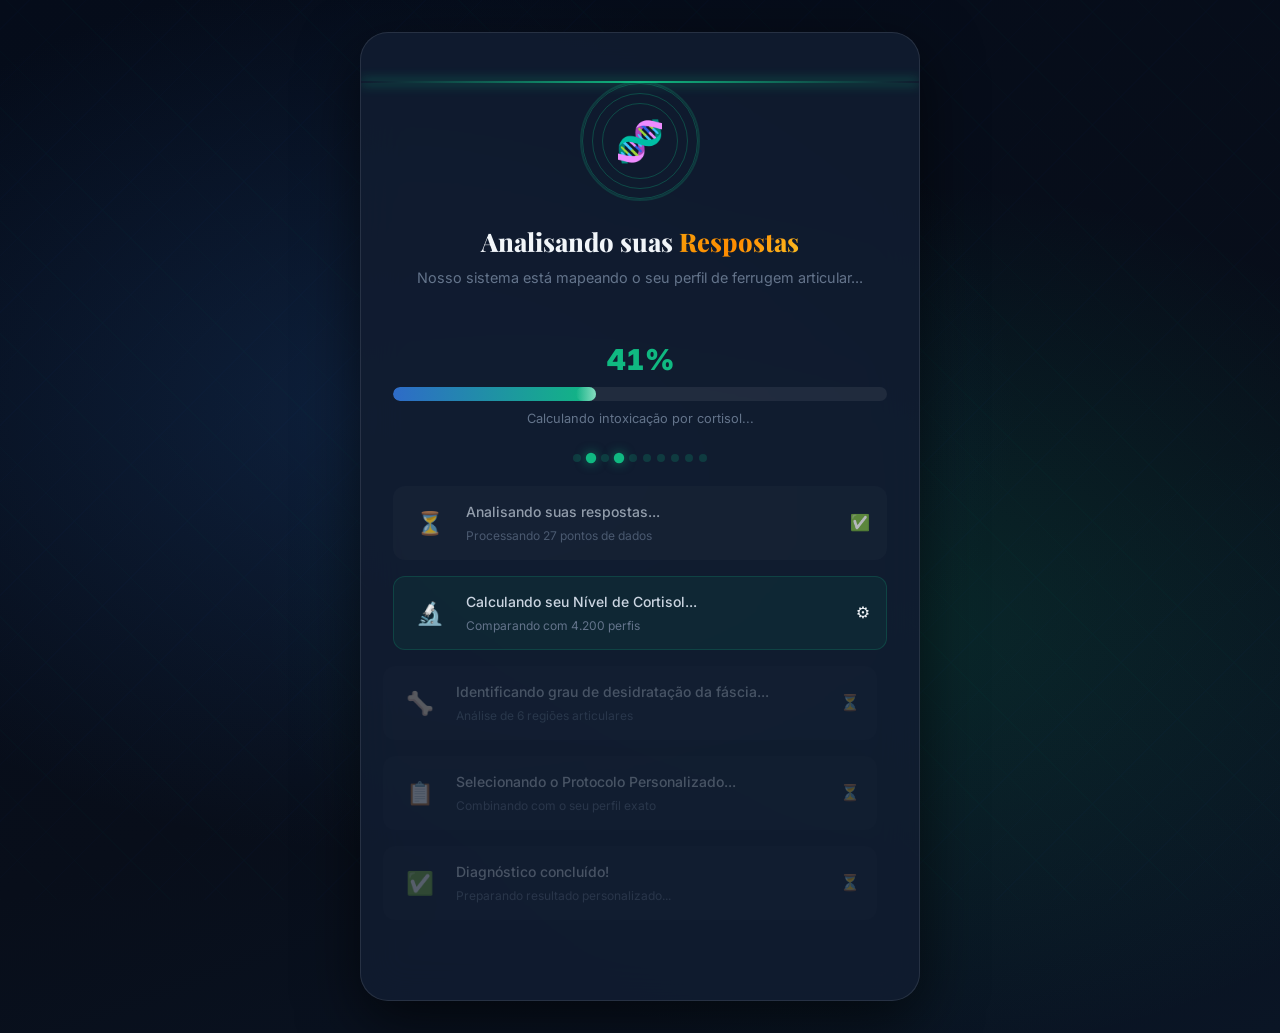
==== loading.html @ 5f0b8bc0 "feat: implement landing page and quiz flow for joint health diagnostic tool" ====
<!DOCTYPE html>
<html lang="pt-BR">
<head>
  <meta charset="UTF-8">
  <meta name="viewport" content="width=device-width, initial-scale=1.0, viewport-fit=cover">
  <title>Analisando seu Diagnóstico — Protocolo Movimento da Esponja</title>
  <link rel="stylesheet" href="css/base.css">
  <link rel="stylesheet" href="css/animations.css">
  <style>
    body {
      min-height: 100dvh;
      display: flex;
      flex-direction: column;
      align-items: center;
      justify-content: center;
      background:
        radial-gradient(ellipse at 30% 40%, rgba(30,77,140,0.3) 0%, transparent 50%),
        radial-gradient(ellipse at 70% 60%, rgba(16,185,129,0.15) 0%, transparent 50%),
        linear-gradient(160deg, #050c1a 0%, #080e1a 60%, #0a1525 100%);
      padding: var(--space-xl) var(--space-md);
      position: relative;
      overflow: hidden;
    }

    /* DNA Helix SVG bg */
    .bg-deco {
      position: fixed;
      inset: 0;
      pointer-events: none;
      opacity: 0.04;
      background-image:
        repeating-linear-gradient(45deg, rgba(16,185,129,0.6) 0px, rgba(16,185,129,0.6) 1px, transparent 1px, transparent 40px),
        repeating-linear-gradient(-45deg, rgba(46,107,200,0.6) 0px, rgba(46,107,200,0.6) 1px, transparent 1px, transparent 40px);
    }

    .loading-card {
      width: 100%;
      max-width: 560px;
      background: rgba(17,28,48,0.9);
      border: 1px solid rgba(255,255,255,0.1);
      border-radius: var(--radius-xl);
      padding: var(--space-2xl) var(--space-xl);
      text-align: center;
      box-shadow: 0 20px 60px rgba(0,0,0,0.6);
      backdrop-filter: blur(20px);
      position: relative;
      overflow: hidden;
    }

    .loading-card .scanner-line { position: absolute; left: 0; right: 0; }

    .dna-spinner {
      width: 80px;
      height: 80px;
      margin: 0 auto var(--space-xl);
      position: relative;
    }
    .dna-spinner svg {
      animation: spin 2s linear infinite;
      filter: drop-shadow(0 0 12px rgba(16,185,129,0.6));
    }

    .loading-title {
      font-family: var(--font-display);
      font-size: 1.6rem;
      font-weight: 800;
      margin-bottom: 0.5rem;
      line-height: 1.3;
    }
    .loading-subtitle {
      color: var(--text-muted);
      font-size: 0.9rem;
      margin-bottom: var(--space-2xl);
    }

    .loading-steps {
      display: flex;
      flex-direction: column;
      gap: var(--space-md);
      margin-bottom: var(--space-xl);
      text-align: left;
    }

    .loading-step {
      display: flex;
      align-items: center;
      gap: var(--space-md);
      padding: 0.875rem var(--space-md);
      border-radius: var(--radius-md);
      background: rgba(255,255,255,0.03);
      border: 1px solid transparent;
      transition: all 0.5s var(--ease-smooth);
      opacity: 0.3;
      transform: translateX(-10px);
    }
    .loading-step.active {
      opacity: 1;
      transform: translateX(0);
      background: rgba(16,185,129,0.07);
      border-color: rgba(16,185,129,0.2);
    }
    .loading-step.done {
      opacity: 0.7;
      transform: translateX(0);
    }

    .step-icon {
      font-size: 1.4rem;
      width: 40px;
      text-align: center;
      flex-shrink: 0;
    }
    .step-content { flex: 1; }
    .step-label {
      font-size: 0.875rem;
      font-weight: 500;
      color: var(--text-secondary);
    }
    .step-sublabel {
      font-size: 0.75rem;
      color: var(--text-muted);
      margin-top: 0.15rem;
    }
    .step-status {
      font-size: 1rem;
      flex-shrink: 0;
      transition: all 0.3s;
    }
    .loading-step.active .step-status { animation: spin 1s linear infinite; }
    .loading-step.done .step-status { animation: none; }

    /* Main progress */
    .main-progress-wrap {
      margin-bottom: var(--space-md);
    }
    .main-progress-labels {
      display: flex;
      justify-content: space-between;
      font-size: 0.78rem;
      color: var(--text-muted);
      margin-bottom: 0.5rem;
    }
    .pct-text {
      font-size: 1.8rem;
      font-weight: 900;
      color: var(--color-green);
      margin-bottom: 0.25rem;
      font-variant-numeric: tabular-nums;
    }
    .progress-status-text {
      font-size: 0.8rem;
      color: var(--text-muted);
      min-height: 1.2em;
    }

    /* Data visualization dots */
    .data-dots {
      display: flex;
      justify-content: center;
      gap: 6px;
      margin: var(--space-lg) 0;
    }
    .data-dot {
      width: 8px;
      height: 8px;
      border-radius: 50%;
      background: var(--color-green);
      opacity: 0.2;
      transition: opacity 0.3s, transform 0.3s;
    }
    .data-dot.lit {
      opacity: 1;
      transform: scale(1.3);
      box-shadow: 0 0 8px rgba(16,185,129,0.6);
    }

    /* Brain scan visual */
    .scan-visual {
      width: 120px;
      height: 120px;
      margin: 0 auto var(--space-lg);
      position: relative;
      border-radius: 50%;
      border: 2px solid rgba(16,185,129,0.2);
      display: flex;
      align-items: center;
      justify-content: center;
    }
    .scan-ring {
      position: absolute;
      border-radius: 50%;
      border: 1.5px solid rgba(16,185,129,0.3);
      animation: pulse-ring 2s ease-out infinite;
    }
    .scan-ring:nth-child(1) { inset: 0; animation-delay: 0s; }
    .scan-ring:nth-child(2) { inset: 10px; animation-delay: 0.4s; }
    .scan-ring:nth-child(3) { inset: 20px; animation-delay: 0.8s; }
    .scan-inner {
      font-size: 2.5rem;
      animation: heartbeat 2s ease-in-out infinite;
      position: relative;
      z-index: 1;
    }
  </style>
</head>
<body>
<div class="bg-deco"></div>

<div class="loading-card">
  <!-- Scanner line -->
  <div class="scanner-line" id="scanner"></div>

  <!-- Brain/DNA visual -->
  <div class="scan-visual">
    <div class="scan-ring"></div>
    <div class="scan-ring"></div>
    <div class="scan-ring"></div>
    <div class="scan-inner">🧬</div>
  </div>

  <h1 class="loading-title">
    Analisando suas <span class="gradient-text">Respostas</span>
  </h1>
  <p class="loading-subtitle">
    Nosso sistema está mapeando o seu perfil de ferrugem articular...
  </p>

  <!-- Main progress -->
  <div class="main-progress-wrap">
    <div class="pct-text" id="main-pct">0%</div>
    <div class="progress-bar-wrap" style="height:14px;">
      <div class="progress-bar-fill" id="main-bar" style="width:0%;height:100%;"></div>
    </div>
    <div class="progress-status-text" id="status-text" style="margin-top:0.5rem;">
      Iniciando análise...
    </div>
  </div>

  <!-- Data dots -->
  <div class="data-dots" id="data-dots">
    <div class="data-dot"></div><div class="data-dot"></div><div class="data-dot"></div>
    <div class="data-dot"></div><div class="data-dot"></div><div class="data-dot"></div>
    <div class="data-dot"></div><div class="data-dot"></div><div class="data-dot"></div>
    <div class="data-dot"></div>
  </div>

  <!-- Steps -->
  <div class="loading-steps">
    <div class="loading-step" id="step-0">
      <div class="step-icon">⏳</div>
      <div class="step-content">
        <div class="step-label">Analisando suas respostas...</div>
        <div class="step-sublabel">Processando 27 pontos de dados</div>
      </div>
      <div class="step-status" id="s0">⏳</div>
    </div>
    <div class="loading-step" id="step-1">
      <div class="step-icon">🔬</div>
      <div class="step-content">
        <div class="step-label">Calculando seu Nível de Cortisol...</div>
        <div class="step-sublabel">Comparando com 4.200 perfis</div>
      </div>
      <div class="step-status" id="s1">⏳</div>
    </div>
    <div class="loading-step" id="step-2">
      <div class="step-icon">🦴</div>
      <div class="step-content">
        <div class="step-label">Identificando grau de desidratação da fáscia...</div>
        <div class="step-sublabel">Análise de 6 regiões articulares</div>
      </div>
      <div class="step-status" id="s2">⏳</div>
    </div>
    <div class="loading-step" id="step-3">
      <div class="step-icon">📋</div>
      <div class="step-content">
        <div class="step-label">Selecionando o Protocolo Personalizado...</div>
        <div class="step-sublabel">Combinando com o seu perfil exato</div>
      </div>
      <div class="step-status" id="s3">⏳</div>
    </div>
    <div class="loading-step" id="step-4">
      <div class="step-icon">✅</div>
      <div class="step-content">
        <div class="step-label">Diagnóstico concluído!</div>
        <div class="step-sublabel">Preparando resultado personalizado...</div>
      </div>
      <div class="step-status" id="s4">⏳</div>
    </div>
  </div>
</div>

<script>
const steps = [
  { delay: 0,    pct: 12,  text: 'Analisando suas respostas...' },
  { delay: 900,  pct: 41,  text: 'Calculando intoxicação por cortisol...' },
  { delay: 2000, pct: 63,  text: 'Identificando grau de ferrugem fascial...' },
  { delay: 3100, pct: 84,  text: 'Selecionando protocolo para o seu perfil...' },
  { delay: 4200, pct: 100, text: 'Diagnóstico concluído! Carregando resultado...' }
];

const mainBar  = document.getElementById('main-bar');
const mainPct  = document.getElementById('main-pct');
const statusTx = document.getElementById('status-text');
const dots     = document.querySelectorAll('.data-dot');

// Animate dots randomly
function animateDots() {
  setInterval(() => {
    const i = Math.floor(Math.random() * dots.length);
    dots[i].classList.add('lit');
    setTimeout(() => dots[i].classList.remove('lit'), 400);
  }, 200);
}
animateDots();

// Smooth pct counter
let currentPct = 0;
function animateTo(target, duration = 800) {
  const start = currentPct;
  const startTime = performance.now();
  function update(now) {
    const elapsed = now - startTime;
    const t = Math.min(elapsed / duration, 1);
    const eased = t < 0.5 ? 2*t*t : -1+(4-2*t)*t;
    currentPct = Math.round(start + (target - start) * eased);
    mainBar.style.width = currentPct + '%';
    mainPct.textContent = currentPct + '%';
    if(t < 1) requestAnimationFrame(update);
  }
  requestAnimationFrame(update);
}

steps.forEach((step, i) => {
  setTimeout(() => {
    // Activate current step
    document.getElementById('step-' + i).classList.add('active');
    document.getElementById('s' + i).textContent = '⚙️';
    statusTx.textContent = step.text;
    animateTo(step.pct, 700);

    // Previous step done
    if(i > 0) {
      document.getElementById('step-' + (i-1)).classList.remove('active');
      document.getElementById('step-' + (i-1)).classList.add('done');
      document.getElementById('s' + (i-1)).textContent = '✅';
    }

    // Last step
    if(i === steps.length - 1) {
      setTimeout(() => {
        document.getElementById('step-4').classList.remove('active');
        document.getElementById('step-4').classList.add('done');
        document.getElementById('s4').textContent = '✅';

        // Redirect
        setTimeout(() => {
          document.body.style.transition = 'opacity 0.5s';
          document.body.style.opacity = '0';
          setTimeout(() => { window.location.href = 'resultado.html'; }, 500);
        }, 600);
      }, 900);
    }
  }, step.delay);
});
</script>
</body>
</html>
---- css/base.css ----
/* ============================================================
   BASE.CSS — Design Tokens, Reset, Typography
   Quiz Taichi — Protocolo Movimento da Esponja
   ============================================================ */

@import url('https://fonts.googleapis.com/css2?family=Inter:wght@300;400;500;600;700;800;900&family=Playfair+Display:ital,wght@0,700;0,800;0,900;1,700;1,800&display=swap');

/* ─── DESIGN TOKENS ─────────────────────────────────────────── */
:root {
  /* Colors */
  --color-bg:         #080e1a;
  --color-bg-2:       #0d1526;
  --color-card:       #111c30;
  --color-card-hover: #162340;
  --color-border:     rgba(255,255,255,0.08);
  --color-border-2:   rgba(255,255,255,0.14);

  --color-primary:    #1e4d8c;
  --color-primary-light: #2e6bc8;
  --color-amber:      #f59e0b;
  --color-amber-light:#fbbf24;
  --color-green:      #10b981;
  --color-green-light:#34d399;
  --color-red:        #ef4444;
  --color-purple:     #7c3aed;
  --color-rose:       #f43f5e;

  /* Text */
  --text-primary:     #f1f5f9;
  --text-secondary:   #cbd5e1;
  --text-muted:       #64748b;
  --text-accent:      #f59e0b;

  /* Typography */
  --font-body:        'Inter', system-ui, sans-serif;
  --font-display:     'Playfair Display', Georgia, serif;

  /* Spacing */
  --space-xs:  0.25rem;
  --space-sm:  0.5rem;
  --space-md:  1rem;
  --space-lg:  1.5rem;
  --space-xl:  2rem;
  --space-2xl: 3rem;
  --space-3xl: 4rem;

  /* Radius */
  --radius-sm:  6px;
  --radius-md:  12px;
  --radius-lg:  20px;
  --radius-xl:  28px;
  --radius-full: 9999px;

  /* Shadows & Glows */
  --shadow-card:  0 4px 24px rgba(0,0,0,0.4);
  --shadow-lift:  0 12px 40px rgba(0,0,0,0.5);
  --glow-green:   0 0 24px rgba(16,185,129,0.45), 0 0 60px rgba(16,185,129,0.2);
  --glow-amber:   0 0 24px rgba(245,158,11,0.45), 0 0 60px rgba(245,158,11,0.2);
  --glow-blue:    0 0 24px rgba(46,107,200,0.45), 0 0 60px rgba(46,107,200,0.2);

  /* Transitions */
  --ease-smooth:  cubic-bezier(0.4, 0, 0.2, 1);
  --ease-bounce:  cubic-bezier(0.34, 1.56, 0.64, 1);
  --ease-spring:  cubic-bezier(0.175, 0.885, 0.32, 1.275);
  --dur-fast:     150ms;
  --dur-normal:   300ms;
  --dur-slow:     500ms;
}

/* ─── RESET ─────────────────────────────────────────────────── */
*, *::before, *::after {
  box-sizing: border-box;
  margin: 0;
  padding: 0;
}

html {
  font-size: 16px;
  scroll-behavior: smooth;
  -webkit-text-size-adjust: 100%;
}

body {
  font-family: var(--font-body);
  background-color: var(--color-bg);
  color: var(--text-primary);
  line-height: 1.6;
  min-height: 100dvh;
  overflow-x: hidden;
  -webkit-font-smoothing: antialiased;
  -moz-osx-font-smoothing: grayscale;
}

img { max-width: 100%; height: auto; display: block; }
a   { color: inherit; text-decoration: none; }
ul, ol { list-style: none; }
button { cursor: pointer; border: none; background: none; font: inherit; }
input, textarea, select { font: inherit; }

/* ─── TYPOGRAPHY ─────────────────────────────────────────────── */
.font-display { font-family: var(--font-display); }

.text-xs   { font-size: 0.75rem; }
.text-sm   { font-size: 0.875rem; }
.text-base { font-size: 1rem; }
.text-lg   { font-size: 1.125rem; }
.text-xl   { font-size: 1.25rem; }
.text-2xl  { font-size: 1.5rem; }
.text-3xl  { font-size: 1.875rem; }
.text-4xl  { font-size: 2.25rem; }

.font-light    { font-weight: 300; }
.font-normal   { font-weight: 400; }
.font-medium   { font-weight: 500; }
.font-semibold { font-weight: 600; }
.font-bold     { font-weight: 700; }
.font-extrabold{ font-weight: 800; }
.font-black    { font-weight: 900; }

/* Gradient text utility */
.gradient-text {
  background: linear-gradient(135deg, var(--color-amber) 0%, #ff8c00 50%, var(--color-amber-light) 100%);
  -webkit-background-clip: text;
  -webkit-text-fill-color: transparent;
  background-clip: text;
}
.gradient-text-green {
  background: linear-gradient(135deg, var(--color-green) 0%, var(--color-green-light) 100%);
  -webkit-background-clip: text;
  -webkit-text-fill-color: transparent;
  background-clip: text;
}
.gradient-text-blue {
  background: linear-gradient(135deg, var(--color-primary-light) 0%, #60a5fa 100%);
  -webkit-background-clip: text;
  -webkit-text-fill-color: transparent;
  background-clip: text;
}

/* ─── LAYOUT ─────────────────────────────────────────────────── */
.container {
  width: 100%;
  max-width: 680px;
  margin-inline: auto;
  padding-inline: 1.25rem;
}
.container-wide {
  width: 100%;
  max-width: 900px;
  margin-inline: auto;
  padding-inline: 1.25rem;
}

/* ─── CARD ───────────────────────────────────────────────────── */
.card {
  background: var(--color-card);
  border: 1px solid var(--color-border);
  border-radius: var(--radius-lg);
  padding: var(--space-xl);
}

/* ─── PROGRESS BAR ───────────────────────────────────────────── */
.progress-bar-wrap {
  width: 100%;
  background: rgba(255,255,255,0.07);
  border-radius: var(--radius-full);
  height: 10px;
  overflow: hidden;
}
.progress-bar-fill {
  height: 100%;
  border-radius: var(--radius-full);
  background: linear-gradient(90deg, var(--color-primary-light), var(--color-green));
  transition: width 0.6s var(--ease-smooth);
  position: relative;
}
.progress-bar-fill::after {
  content: '';
  position: absolute;
  top: 0; right: 0;
  width: 20px; height: 100%;
  background: linear-gradient(90deg, transparent, rgba(255,255,255,0.5));
  border-radius: var(--radius-full);
  animation: shimmer-slide 1.5s infinite;
}

/* ─── BUTTONS ────────────────────────────────────────────────── */
.btn {
  display: inline-flex;
  align-items: center;
  justify-content: center;
  gap: 0.5rem;
  font-weight: 700;
  font-size: 1rem;
  padding: 1rem 2rem;
  border-radius: var(--radius-full);
  transition: all var(--dur-normal) var(--ease-smooth);
  position: relative;
  overflow: hidden;
  letter-spacing: 0.01em;
  text-transform: uppercase;
}
.btn::before {
  content: '';
  position: absolute;
  inset: 0;
  background: rgba(255,255,255,0);
  transition: background var(--dur-fast);
}
.btn:hover::before {
  background: rgba(255,255,255,0.08);
}
.btn:active { transform: scale(0.97); }

.btn-primary {
  background: linear-gradient(135deg, var(--color-green) 0%, #059669 100%);
  color: white;
  box-shadow: var(--glow-green);
}
.btn-primary:hover {
  transform: translateY(-2px);
  box-shadow: 0 0 40px rgba(16,185,129,0.6), 0 8px 24px rgba(0,0,0,0.3);
}

.btn-cta {
  background: linear-gradient(135deg, #16a34a 0%, var(--color-green) 50%, #059669 100%);
  color: white;
  font-size: 1.1rem;
  padding: 1.2rem 2.5rem;
  box-shadow: var(--glow-green);
  animation: pulse-cta 2.5s infinite;
  width: 100%;
  max-width: 500px;
  text-align: center;
}

.btn-amber {
  background: linear-gradient(135deg, #d97706 0%, var(--color-amber) 50%, #fbbf24 100%);
  color: #1a1a1a;
  box-shadow: var(--glow-amber);
}
.btn-amber:hover {
  transform: translateY(-2px);
  box-shadow: 0 0 40px rgba(245,158,11,0.6), 0 8px 24px rgba(0,0,0,0.3);
}

/* ─── BADGE ──────────────────────────────────────────────────── */
.badge {
  display: inline-flex;
  align-items: center;
  gap: 0.3rem;
  background: rgba(255,255,255,0.07);
  border: 1px solid var(--color-border-2);
  border-radius: var(--radius-full);
  padding: 0.3rem 0.8rem;
  font-size: 0.8rem;
  font-weight: 500;
}
.badge-green {
  background: rgba(16,185,129,0.15);
  border-color: rgba(16,185,129,0.3);
  color: var(--color-green-light);
}
.badge-amber {
  background: rgba(245,158,11,0.15);
  border-color: rgba(245,158,11,0.3);
  color: var(--color-amber-light);
}
.badge-red {
  background: rgba(239,68,68,0.15);
  border-color: rgba(239,68,68,0.3);
  color: #fca5a5;
}

/* ─── DIVIDER ────────────────────────────────────────────────── */
.divider {
  height: 1px;
  background: linear-gradient(90deg, transparent, var(--color-border-2), transparent);
  margin: var(--space-xl) 0;
}

/* ─── SCROLLBAR ──────────────────────────────────────────────── */
::-webkit-scrollbar { width: 6px; }
::-webkit-scrollbar-track { background: var(--color-bg); }
::-webkit-scrollbar-thumb {
  background: rgba(255,255,255,0.15);
  border-radius: var(--radius-full);
}
::-webkit-scrollbar-thumb:hover { background: rgba(255,255,255,0.25); }

/* ─── SELECTION ──────────────────────────────────────────────── */
::selection {
  background: rgba(245,158,11,0.3);
  color: white;
}

/* ─── RESPONSIVE TYPOGRAPHY ──────────────────────────────────── */
@media (max-width: 480px) {
  :root { font-size: 15px; }
  .card { padding: var(--space-lg); }
}
---- css/animations.css ----
/* ============================================================
   ANIMATIONS.CSS — Keyframes & Micro-Interactions
   Quiz Taichi — Protocolo Movimento da Esponja
   ============================================================ */

/* ─── KEYFRAMES ─────────────────────────────────────────────── */

@keyframes fadeIn {
  from { opacity: 0; }
  to   { opacity: 1; }
}

@keyframes fadeInUp {
  from { opacity: 0; transform: translateY(30px); }
  to   { opacity: 1; transform: translateY(0); }
}

@keyframes fadeInDown {
  from { opacity: 0; transform: translateY(-20px); }
  to   { opacity: 1; transform: translateY(0); }
}

@keyframes slideInRight {
  from { opacity: 0; transform: translateX(60px); }
  to   { opacity: 1; transform: translateX(0); }
}

@keyframes slideInLeft {
  from { opacity: 0; transform: translateX(-60px); }
  to   { opacity: 1; transform: translateX(0); }
}

@keyframes slideOutLeft {
  from { opacity: 1; transform: translateX(0); }
  to   { opacity: 0; transform: translateX(-60px); }
}

@keyframes slideOutRight {
  from { opacity: 1; transform: translateX(0); }
  to   { opacity: 0; transform: translateX(60px); }
}

@keyframes scaleIn {
  from { opacity: 0; transform: scale(0.85); }
  to   { opacity: 1; transform: scale(1); }
}

@keyframes scaleInBounce {
  from { opacity: 0; transform: scale(0.6); }
  60%  { transform: scale(1.08); }
  to   { opacity: 1; transform: scale(1); }
}

@keyframes pulse-cta {
  0%, 100% {
    box-shadow: 0 0 24px rgba(16,185,129,0.45), 0 0 60px rgba(16,185,129,0.2);
    transform: scale(1);
  }
  50% {
    box-shadow: 0 0 40px rgba(16,185,129,0.7), 0 0 80px rgba(16,185,129,0.35);
    transform: scale(1.015);
  }
}

@keyframes pulse-amber {
  0%, 100% { box-shadow: 0 0 20px rgba(245,158,11,0.4); }
  50%       { box-shadow: 0 0 40px rgba(245,158,11,0.7); }
}

@keyframes pulse-ring {
  0%   { transform: scale(1); opacity: 1; }
  100% { transform: scale(2.2); opacity: 0; }
}

@keyframes float {
  0%, 100% { transform: translateY(0); }
  50%       { transform: translateY(-12px); }
}

@keyframes float-slow {
  0%, 100% { transform: translateY(0) rotate(0deg); }
  33%       { transform: translateY(-8px) rotate(1deg); }
  66%       { transform: translateY(4px) rotate(-1deg); }
}

@keyframes spin {
  from { transform: rotate(0deg); }
  to   { transform: rotate(360deg); }
}

@keyframes spin-slow {
  from { transform: rotate(0deg); }
  to   { transform: rotate(360deg); }
}

@keyframes shimmer {
  from { background-position: -300px 0; }
  to   { background-position: 300px 0; }
}

@keyframes shimmer-slide {
  0%   { opacity: 0; transform: translateX(-100%); }
  50%  { opacity: 1; }
  100% { opacity: 0; transform: translateX(100%); }
}

@keyframes blink {
  0%, 100% { opacity: 1; }
  50%       { opacity: 0.3; }
}

@keyframes ripple {
  0%   { transform: scale(0); opacity: 0.6; }
  100% { transform: scale(4); opacity: 0; }
}

@keyframes scan-line {
  0%   { top: 0%; }
  100% { top: 100%; }
}

@keyframes particle-float {
  0%   { transform: translateY(0) translateX(0) scale(1); opacity: 0.6; }
  50%  { opacity: 0.3; }
  100% { transform: translateY(-120px) translateX(40px) scale(0); opacity: 0; }
}

@keyframes progress-fill {
  from { width: 0%; }
}

@keyframes check-draw {
  from { stroke-dashoffset: 100; }
  to   { stroke-dashoffset: 0; }
}

@keyframes count-up {
  from { transform: translateY(100%); opacity: 0; }
  to   { transform: translateY(0); opacity: 1; }
}

@keyframes glow-pulse {
  0%, 100% { filter: brightness(1) drop-shadow(0 0 8px rgba(16,185,129,0.5)); }
  50%       { filter: brightness(1.15) drop-shadow(0 0 20px rgba(16,185,129,0.9)); }
}

@keyframes typewriter {
  from { width: 0; }
  to   { width: 100%; }
}

@keyframes heartbeat {
  0%, 100% { transform: scale(1); }
  14%       { transform: scale(1.1); }
  28%       { transform: scale(1); }
  42%       { transform: scale(1.08); }
  56%       { transform: scale(1); }
}

@keyframes orbit {
  from { transform: rotate(0deg) translateX(50px) rotate(0deg); }
  to   { transform: rotate(360deg) translateX(50px) rotate(-360deg); }
}

@keyframes wave {
  0%, 100% { transform: scaleY(0.5); }
  50%       { transform: scaleY(1.5); }
}

@keyframes reveal-up {
  from {
    clip-path: inset(100% 0 0 0);
    transform: translateY(20px);
  }
  to {
    clip-path: inset(0% 0 0 0);
    transform: translateY(0);
  }
}

/* ─── UTILITY CLASSES ────────────────────────────────────────── */
.animate-fade-in      { animation: fadeIn var(--dur-slow) var(--ease-smooth) forwards; }
.animate-fade-in-up   { animation: fadeInUp 0.6s var(--ease-smooth) forwards; }
.animate-fade-in-down { animation: fadeInDown 0.5s var(--ease-smooth) forwards; }
.animate-slide-right  { animation: slideInRight 0.5s var(--ease-bounce) forwards; }
.animate-scale-in     { animation: scaleIn 0.4s var(--ease-bounce) forwards; }
.animate-float        { animation: float 4s ease-in-out infinite; }
.animate-float-slow   { animation: float-slow 6s ease-in-out infinite; }
.animate-spin-slow    { animation: spin-slow 8s linear infinite; }
.animate-pulse-cta    { animation: pulse-cta 2.5s ease-in-out infinite; }
.animate-blink        { animation: blink 1.5s ease-in-out infinite; }
.animate-heartbeat    { animation: heartbeat 2s ease-in-out infinite; }

/* Stagger delays */
.delay-100 { animation-delay: 100ms; }
.delay-200 { animation-delay: 200ms; }
.delay-300 { animation-delay: 300ms; }
.delay-400 { animation-delay: 400ms; }
.delay-500 { animation-delay: 500ms; }
.delay-600 { animation-delay: 600ms; }
.delay-700 { animation-delay: 700ms; }
.delay-800 { animation-delay: 800ms; }

/* Initial hidden state for JS-triggered animations */
.js-reveal {
  opacity: 0;
  transform: translateY(30px);
  transition: opacity 0.6s var(--ease-smooth), transform 0.6s var(--ease-smooth);
}
.js-reveal.revealed {
  opacity: 1;
  transform: translateY(0);
}

/* ─── RIPPLE EFFECT ──────────────────────────────────────────── */
.ripple-container { position: relative; overflow: hidden; }
.ripple-circle {
  position: absolute;
  border-radius: 50%;
  background: rgba(255,255,255,0.3);
  pointer-events: none;
  animation: ripple 0.6s linear;
  transform-origin: center;
}

/* ─── SHIMMER LOADING ────────────────────────────────────────── */
.shimmer-bg {
  background: linear-gradient(
    90deg,
    rgba(255,255,255,0.03) 25%,
    rgba(255,255,255,0.08) 50%,
    rgba(255,255,255,0.03) 75%
  );
  background-size: 300px 100%;
  animation: shimmer 1.5s infinite;
}

/* ─── HOVER LIFT ─────────────────────────────────────────────── */
.hover-lift {
  transition: transform var(--dur-normal) var(--ease-smooth),
              box-shadow var(--dur-normal) var(--ease-smooth);
}
.hover-lift:hover {
  transform: translateY(-4px);
  box-shadow: var(--shadow-lift);
}

/* ─── GLOW ON HOVER ──────────────────────────────────────────── */
.hover-glow-green:hover { box-shadow: var(--glow-green); }
.hover-glow-amber:hover { box-shadow: var(--glow-amber); }
.hover-glow-blue:hover  { box-shadow: var(--glow-blue); }

/* ─── PARTICLES CANVAS ───────────────────────────────────────── */
#particles-canvas {
  position: fixed;
  inset: 0;
  pointer-events: none;
  z-index: 0;
  opacity: 0.5;
}

/* ─── TRANSITION PAGE SCANNER ────────────────────────────────── */
.scanner-line {
  position: absolute;
  left: 0; right: 0;
  height: 2px;
  background: linear-gradient(90deg, transparent, var(--color-green), transparent);
  animation: scan-line 2s ease-in-out infinite;
  box-shadow: 0 0 12px var(--color-green);
}

/* ─── WAVE BARS (audio-style) ─────────────────────────────────── */
.wave-bars {
  display: flex;
  align-items: flex-end;
  gap: 3px;
  height: 24px;
}
.wave-bar {
  width: 4px;
  border-radius: 2px;
  background: var(--color-green);
  animation: wave 1.2s ease-in-out infinite;
}
.wave-bar:nth-child(1) { animation-delay: 0s; }
.wave-bar:nth-child(2) { animation-delay: 0.1s; }
.wave-bar:nth-child(3) { animation-delay: 0.2s; }
.wave-bar:nth-child(4) { animation-delay: 0.3s; }
.wave-bar:nth-child(5) { animation-delay: 0.1s; }

/* ─── NUMBER COUNTER ANIMATION ───────────────────────────────── */
.counter-wrap { overflow: hidden; display: inline-block; }
.counter-number { display: block; animation: count-up 0.5s var(--ease-bounce) forwards; }

/* ─── PAGE TRANSITION ────────────────────────────────────────── */
.page-transition-out {
  animation: fadeIn 0.3s var(--ease-smooth) reverse forwards;
}
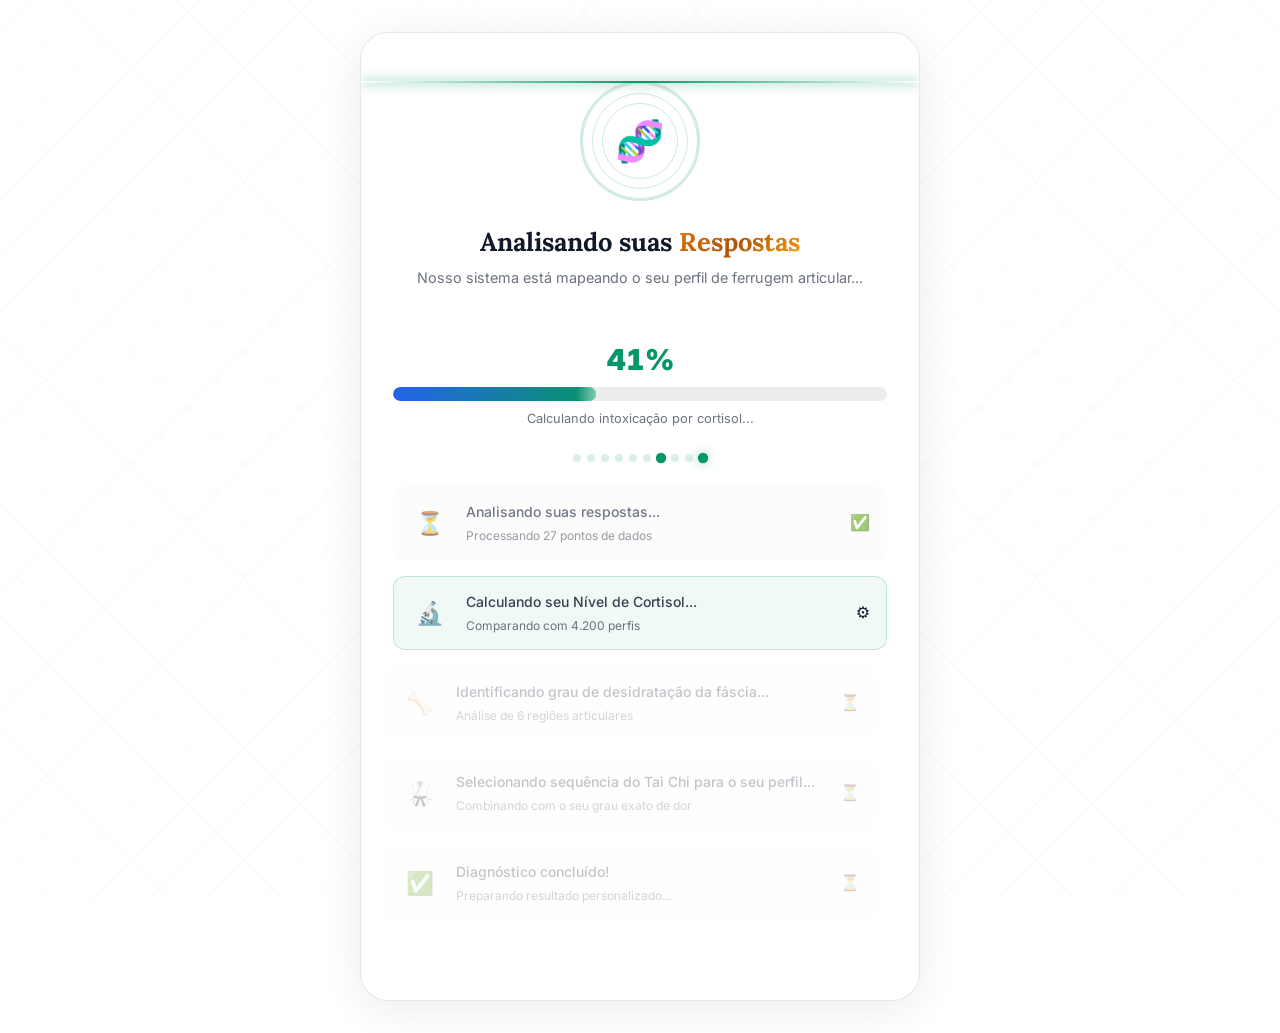
==== commit b301e41e: "refactor: update landing page design with new color scheme, internationalization support, and additi" ====
--- a/loading.html
+++ b/loading.html
@@ -6,6 +6,7 @@
   <title>Analisando seu Diagnóstico — Protocolo Movimento da Esponja</title>
   <link rel="stylesheet" href="css/base.css">
   <link rel="stylesheet" href="css/animations.css">
+  <script src="js/i18n.js" defer></script>
   <style>
     body {
       min-height: 100dvh;
@@ -13,36 +14,32 @@
       flex-direction: column;
       align-items: center;
       justify-content: center;
-      background:
-        radial-gradient(ellipse at 30% 40%, rgba(30,77,140,0.3) 0%, transparent 50%),
-        radial-gradient(ellipse at 70% 60%, rgba(16,185,129,0.15) 0%, transparent 50%),
-        linear-gradient(160deg, #050c1a 0%, #080e1a 60%, #0a1525 100%);
+      background: #ffffff;
       padding: var(--space-xl) var(--space-md);
       position: relative;
       overflow: hidden;
     }
 
-    /* DNA Helix SVG bg */
+    /* Decoração de fundo sutil */
     .bg-deco {
       position: fixed;
       inset: 0;
       pointer-events: none;
-      opacity: 0.04;
+      opacity: 0.03;
       background-image:
-        repeating-linear-gradient(45deg, rgba(16,185,129,0.6) 0px, rgba(16,185,129,0.6) 1px, transparent 1px, transparent 40px),
-        repeating-linear-gradient(-45deg, rgba(46,107,200,0.6) 0px, rgba(46,107,200,0.6) 1px, transparent 1px, transparent 40px);
+        repeating-linear-gradient(45deg, rgba(5,150,105,0.8) 0px, rgba(5,150,105,0.8) 1px, transparent 1px, transparent 40px),
+        repeating-linear-gradient(-45deg, rgba(37,99,235,0.8) 0px, rgba(37,99,235,0.8) 1px, transparent 1px, transparent 40px);
     }
 
     .loading-card {
       width: 100%;
       max-width: 560px;
-      background: rgba(17,28,48,0.9);
-      border: 1px solid rgba(255,255,255,0.1);
+      background: #ffffff;
+      border: 1px solid var(--color-border);
       border-radius: var(--radius-xl);
       padding: var(--space-2xl) var(--space-xl);
       text-align: center;
-      box-shadow: 0 20px 60px rgba(0,0,0,0.6);
-      backdrop-filter: blur(20px);
+      box-shadow: 0 8px 40px rgba(0,0,0,0.08);
       position: relative;
       overflow: hidden;
     }
@@ -57,15 +54,16 @@
     }
     .dna-spinner svg {
       animation: spin 2s linear infinite;
-      filter: drop-shadow(0 0 12px rgba(16,185,129,0.6));
+      filter: drop-shadow(0 0 8px rgba(5,150,105,0.4));
     }
 
     .loading-title {
       font-family: var(--font-display);
       font-size: 1.6rem;
-      font-weight: 800;
+      font-weight: 700;
       margin-bottom: 0.5rem;
       line-height: 1.3;
+      color: var(--text-primary);
     }
     .loading-subtitle {
       color: var(--text-muted);
@@ -87,7 +85,7 @@
       gap: var(--space-md);
       padding: 0.875rem var(--space-md);
       border-radius: var(--radius-md);
-      background: rgba(255,255,255,0.03);
+      background: rgba(0,0,0,0.02);
       border: 1px solid transparent;
       transition: all 0.5s var(--ease-smooth);
       opacity: 0.3;
@@ -96,8 +94,8 @@
     .loading-step.active {
       opacity: 1;
       transform: translateX(0);
-      background: rgba(16,185,129,0.07);
-      border-color: rgba(16,185,129,0.2);
+      background: rgba(5,150,105,0.06);
+      border-color: rgba(5,150,105,0.2);
     }
     .loading-step.done {
       opacity: 0.7;
@@ -165,13 +163,13 @@
       height: 8px;
       border-radius: 50%;
       background: var(--color-green);
-      opacity: 0.2;
+      opacity: 0.15;
       transition: opacity 0.3s, transform 0.3s;
     }
     .data-dot.lit {
       opacity: 1;
       transform: scale(1.3);
-      box-shadow: 0 0 8px rgba(16,185,129,0.6);
+      box-shadow: 0 0 8px rgba(5,150,105,0.4);
     }
 
     /* Brain scan visual */
@@ -181,7 +179,7 @@
       margin: 0 auto var(--space-lg);
       position: relative;
       border-radius: 50%;
-      border: 2px solid rgba(16,185,129,0.2);
+      border: 2px solid rgba(5,150,105,0.2);
       display: flex;
       align-items: center;
       justify-content: center;
@@ -189,7 +187,7 @@
     .scan-ring {
       position: absolute;
       border-radius: 50%;
-      border: 1.5px solid rgba(16,185,129,0.3);
+      border: 1.5px solid rgba(5,150,105,0.2);
       animation: pulse-ring 2s ease-out infinite;
     }
     .scan-ring:nth-child(1) { inset: 0; animation-delay: 0s; }
@@ -203,14 +201,14 @@
     }
   </style>
 </head>
-<body>
+<body data-page="loading">
 <div class="bg-deco"></div>
 
 <div class="loading-card">
   <!-- Scanner line -->
   <div class="scanner-line" id="scanner"></div>
 
-  <!-- Brain/DNA visual -->
+  <!-- Visual -->
   <div class="scan-visual">
     <div class="scan-ring"></div>
     <div class="scan-ring"></div>
@@ -218,10 +216,10 @@
     <div class="scan-inner">🧬</div>
   </div>
 
-  <h1 class="loading-title">
+  <h1 class="loading-title" data-i18n="loading_title">
     Analisando suas <span class="gradient-text">Respostas</span>
   </h1>
-  <p class="loading-subtitle">
+  <p class="loading-subtitle" data-i18n="loading_subtitle">
     Nosso sistema está mapeando o seu perfil de ferrugem articular...
   </p>
 
@@ -271,10 +269,10 @@
       <div class="step-status" id="s2">⏳</div>
     </div>
     <div class="loading-step" id="step-3">
-      <div class="step-icon">📋</div>
-      <div class="step-content">
-        <div class="step-label">Selecionando o Protocolo Personalizado...</div>
-        <div class="step-sublabel">Combinando com o seu perfil exato</div>
+      <div class="step-icon">🥋</div>
+      <div class="step-content">
+        <div class="step-label">Selecionando sequência do Tai Chi para o seu perfil...</div>
+        <div class="step-sublabel">Combinando com o seu grau exato de dor</div>
       </div>
       <div class="step-status" id="s3">⏳</div>
     </div>
@@ -294,7 +292,7 @@
   { delay: 0,    pct: 12,  text: 'Analisando suas respostas...' },
   { delay: 900,  pct: 41,  text: 'Calculando intoxicação por cortisol...' },
   { delay: 2000, pct: 63,  text: 'Identificando grau de ferrugem fascial...' },
-  { delay: 3100, pct: 84,  text: 'Selecionando protocolo para o seu perfil...' },
+  { delay: 3100, pct: 84,  text: 'Selecionando sequência do Tai Chi para o seu perfil...' },
   { delay: 4200, pct: 100, text: 'Diagnóstico concluído! Carregando resultado...' }
 ];
 
@@ -303,7 +301,6 @@
 const statusTx = document.getElementById('status-text');
 const dots     = document.querySelectorAll('.data-dot');
 
-// Animate dots randomly
 function animateDots() {
   setInterval(() => {
     const i = Math.floor(Math.random() * dots.length);
@@ -313,7 +310,6 @@
 }
 animateDots();
 
-// Smooth pct counter
 let currentPct = 0;
 function animateTo(target, duration = 800) {
   const start = currentPct;
@@ -332,27 +328,23 @@
 
 steps.forEach((step, i) => {
   setTimeout(() => {
-    // Activate current step
     document.getElementById('step-' + i).classList.add('active');
     document.getElementById('s' + i).textContent = '⚙️';
     statusTx.textContent = step.text;
     animateTo(step.pct, 700);
 
-    // Previous step done
     if(i > 0) {
       document.getElementById('step-' + (i-1)).classList.remove('active');
       document.getElementById('step-' + (i-1)).classList.add('done');
       document.getElementById('s' + (i-1)).textContent = '✅';
     }
 
-    // Last step
     if(i === steps.length - 1) {
       setTimeout(() => {
         document.getElementById('step-4').classList.remove('active');
         document.getElementById('step-4').classList.add('done');
         document.getElementById('s4').textContent = '✅';
 
-        // Redirect
         setTimeout(() => {
           document.body.style.transition = 'opacity 0.5s';
           document.body.style.opacity = '0';
--- a/css/base.css
+++ b/css/base.css
@@ -1,39 +1,40 @@
 /* ============================================================
    BASE.CSS — Design Tokens, Reset, Typography
    Quiz Taichi — Protocolo Movimento da Esponja
+   LIGHT THEME · Fonte: Lora + Inter
    ============================================================ */
 
-@import url('https://fonts.googleapis.com/css2?family=Inter:wght@300;400;500;600;700;800;900&family=Playfair+Display:ital,wght@0,700;0,800;0,900;1,700;1,800&display=swap');
+@import url('https://fonts.googleapis.com/css2?family=Lora:ital,wght@0,400;0,500;0,600;0,700;1,400;1,600&family=Inter:wght@300;400;500;600;700;800;900&display=swap');
 
 /* ─── DESIGN TOKENS ─────────────────────────────────────────── */
 :root {
-  /* Colors */
-  --color-bg:         #080e1a;
-  --color-bg-2:       #0d1526;
-  --color-card:       #111c30;
-  --color-card-hover: #162340;
-  --color-border:     rgba(255,255,255,0.08);
-  --color-border-2:   rgba(255,255,255,0.14);
+  /* Colors — Light Theme */
+  --color-bg:         #ffffff;
+  --color-bg-2:       #f8fafc;
+  --color-card:       #ffffff;
+  --color-card-hover: #f1f5f9;
+  --color-border:     rgba(0,0,0,0.09);
+  --color-border-2:   rgba(0,0,0,0.14);
 
   --color-primary:    #1e4d8c;
-  --color-primary-light: #2e6bc8;
-  --color-amber:      #f59e0b;
-  --color-amber-light:#fbbf24;
-  --color-green:      #10b981;
-  --color-green-light:#34d399;
-  --color-red:        #ef4444;
+  --color-primary-light: #2563eb;
+  --color-amber:      #d97706;
+  --color-amber-light:#f59e0b;
+  --color-green:      #059669;
+  --color-green-light:#10b981;
+  --color-red:        #dc2626;
   --color-purple:     #7c3aed;
-  --color-rose:       #f43f5e;
-
-  /* Text */
-  --text-primary:     #f1f5f9;
-  --text-secondary:   #cbd5e1;
-  --text-muted:       #64748b;
-  --text-accent:      #f59e0b;
+  --color-rose:       #e11d48;
+
+  /* Text — Dark for white background */
+  --text-primary:     #111827;
+  --text-secondary:   #374151;
+  --text-muted:       #6b7280;
+  --text-accent:      #d97706;
 
   /* Typography */
   --font-body:        'Inter', system-ui, sans-serif;
-  --font-display:     'Playfair Display', Georgia, serif;
+  --font-display:     'Lora', Georgia, serif;
 
   /* Spacing */
   --space-xs:  0.25rem;
@@ -51,12 +52,12 @@
   --radius-xl:  28px;
   --radius-full: 9999px;
 
-  /* Shadows & Glows */
-  --shadow-card:  0 4px 24px rgba(0,0,0,0.4);
-  --shadow-lift:  0 12px 40px rgba(0,0,0,0.5);
-  --glow-green:   0 0 24px rgba(16,185,129,0.45), 0 0 60px rgba(16,185,129,0.2);
-  --glow-amber:   0 0 24px rgba(245,158,11,0.45), 0 0 60px rgba(245,158,11,0.2);
-  --glow-blue:    0 0 24px rgba(46,107,200,0.45), 0 0 60px rgba(46,107,200,0.2);
+  /* Shadows & Glows — lighter for white bg */
+  --shadow-card:  0 2px 16px rgba(0,0,0,0.08);
+  --shadow-lift:  0 8px 32px rgba(0,0,0,0.12);
+  --glow-green:   0 0 20px rgba(5,150,105,0.2), 0 0 50px rgba(5,150,105,0.08);
+  --glow-amber:   0 0 20px rgba(217,119,6,0.2), 0 0 50px rgba(217,119,6,0.08);
+  --glow-blue:    0 0 20px rgba(37,99,235,0.2), 0 0 50px rgba(37,99,235,0.08);
 
   /* Transitions */
   --ease-smooth:  cubic-bezier(0.4, 0, 0.2, 1);
@@ -119,7 +120,7 @@
 
 /* Gradient text utility */
 .gradient-text {
-  background: linear-gradient(135deg, var(--color-amber) 0%, #ff8c00 50%, var(--color-amber-light) 100%);
+  background: linear-gradient(135deg, var(--color-amber) 0%, #b45309 50%, var(--color-amber-light) 100%);
   -webkit-background-clip: text;
   -webkit-text-fill-color: transparent;
   background-clip: text;
@@ -131,7 +132,7 @@
   background-clip: text;
 }
 .gradient-text-blue {
-  background: linear-gradient(135deg, var(--color-primary-light) 0%, #60a5fa 100%);
+  background: linear-gradient(135deg, var(--color-primary) 0%, var(--color-primary-light) 100%);
   -webkit-background-clip: text;
   -webkit-text-fill-color: transparent;
   background-clip: text;
@@ -157,12 +158,13 @@
   border: 1px solid var(--color-border);
   border-radius: var(--radius-lg);
   padding: var(--space-xl);
+  box-shadow: var(--shadow-card);
 }
 
 /* ─── PROGRESS BAR ───────────────────────────────────────────── */
 .progress-bar-wrap {
   width: 100%;
-  background: rgba(255,255,255,0.07);
+  background: rgba(0,0,0,0.07);
   border-radius: var(--radius-full);
   height: 10px;
   overflow: hidden;
@@ -208,22 +210,22 @@
   transition: background var(--dur-fast);
 }
 .btn:hover::before {
-  background: rgba(255,255,255,0.08);
+  background: rgba(255,255,255,0.1);
 }
 .btn:active { transform: scale(0.97); }
 
 .btn-primary {
-  background: linear-gradient(135deg, var(--color-green) 0%, #059669 100%);
+  background: linear-gradient(135deg, var(--color-green) 0%, #047857 100%);
   color: white;
   box-shadow: var(--glow-green);
 }
 .btn-primary:hover {
   transform: translateY(-2px);
-  box-shadow: 0 0 40px rgba(16,185,129,0.6), 0 8px 24px rgba(0,0,0,0.3);
+  box-shadow: 0 0 30px rgba(5,150,105,0.4), 0 8px 24px rgba(0,0,0,0.15);
 }
 
 .btn-cta {
-  background: linear-gradient(135deg, #16a34a 0%, var(--color-green) 50%, #059669 100%);
+  background: linear-gradient(135deg, #047857 0%, var(--color-green) 50%, #059669 100%);
   color: white;
   font-size: 1.1rem;
   padding: 1.2rem 2.5rem;
@@ -235,13 +237,13 @@
 }
 
 .btn-amber {
-  background: linear-gradient(135deg, #d97706 0%, var(--color-amber) 50%, #fbbf24 100%);
-  color: #1a1a1a;
+  background: linear-gradient(135deg, #b45309 0%, var(--color-amber) 50%, #f59e0b 100%);
+  color: #fff;
   box-shadow: var(--glow-amber);
 }
 .btn-amber:hover {
   transform: translateY(-2px);
-  box-shadow: 0 0 40px rgba(245,158,11,0.6), 0 8px 24px rgba(0,0,0,0.3);
+  box-shadow: 0 0 30px rgba(217,119,6,0.4), 0 8px 24px rgba(0,0,0,0.15);
 }
 
 /* ─── BADGE ──────────────────────────────────────────────────── */
@@ -249,27 +251,27 @@
   display: inline-flex;
   align-items: center;
   gap: 0.3rem;
-  background: rgba(255,255,255,0.07);
+  background: rgba(0,0,0,0.04);
   border: 1px solid var(--color-border-2);
   border-radius: var(--radius-full);
   padding: 0.3rem 0.8rem;
   font-size: 0.8rem;
-  font-weight: 500;
+  font-weight: 600;
 }
 .badge-green {
-  background: rgba(16,185,129,0.15);
-  border-color: rgba(16,185,129,0.3);
-  color: var(--color-green-light);
+  background: rgba(5,150,105,0.1);
+  border-color: rgba(5,150,105,0.25);
+  color: #047857;
 }
 .badge-amber {
-  background: rgba(245,158,11,0.15);
-  border-color: rgba(245,158,11,0.3);
-  color: var(--color-amber-light);
+  background: rgba(217,119,6,0.1);
+  border-color: rgba(217,119,6,0.25);
+  color: #b45309;
 }
 .badge-red {
-  background: rgba(239,68,68,0.15);
-  border-color: rgba(239,68,68,0.3);
-  color: #fca5a5;
+  background: rgba(220,38,38,0.08);
+  border-color: rgba(220,38,38,0.2);
+  color: #dc2626;
 }
 
 /* ─── DIVIDER ────────────────────────────────────────────────── */
@@ -281,17 +283,17 @@
 
 /* ─── SCROLLBAR ──────────────────────────────────────────────── */
 ::-webkit-scrollbar { width: 6px; }
-::-webkit-scrollbar-track { background: var(--color-bg); }
+::-webkit-scrollbar-track { background: #f1f5f9; }
 ::-webkit-scrollbar-thumb {
-  background: rgba(255,255,255,0.15);
-  border-radius: var(--radius-full);
-}
-::-webkit-scrollbar-thumb:hover { background: rgba(255,255,255,0.25); }
+  background: rgba(0,0,0,0.15);
+  border-radius: var(--radius-full);
+}
+::-webkit-scrollbar-thumb:hover { background: rgba(0,0,0,0.25); }
 
 /* ─── SELECTION ──────────────────────────────────────────────── */
 ::selection {
-  background: rgba(245,158,11,0.3);
-  color: white;
+  background: rgba(217,119,6,0.2);
+  color: #111827;
 }
 
 /* ─── RESPONSIVE TYPOGRAPHY ──────────────────────────────────── */
